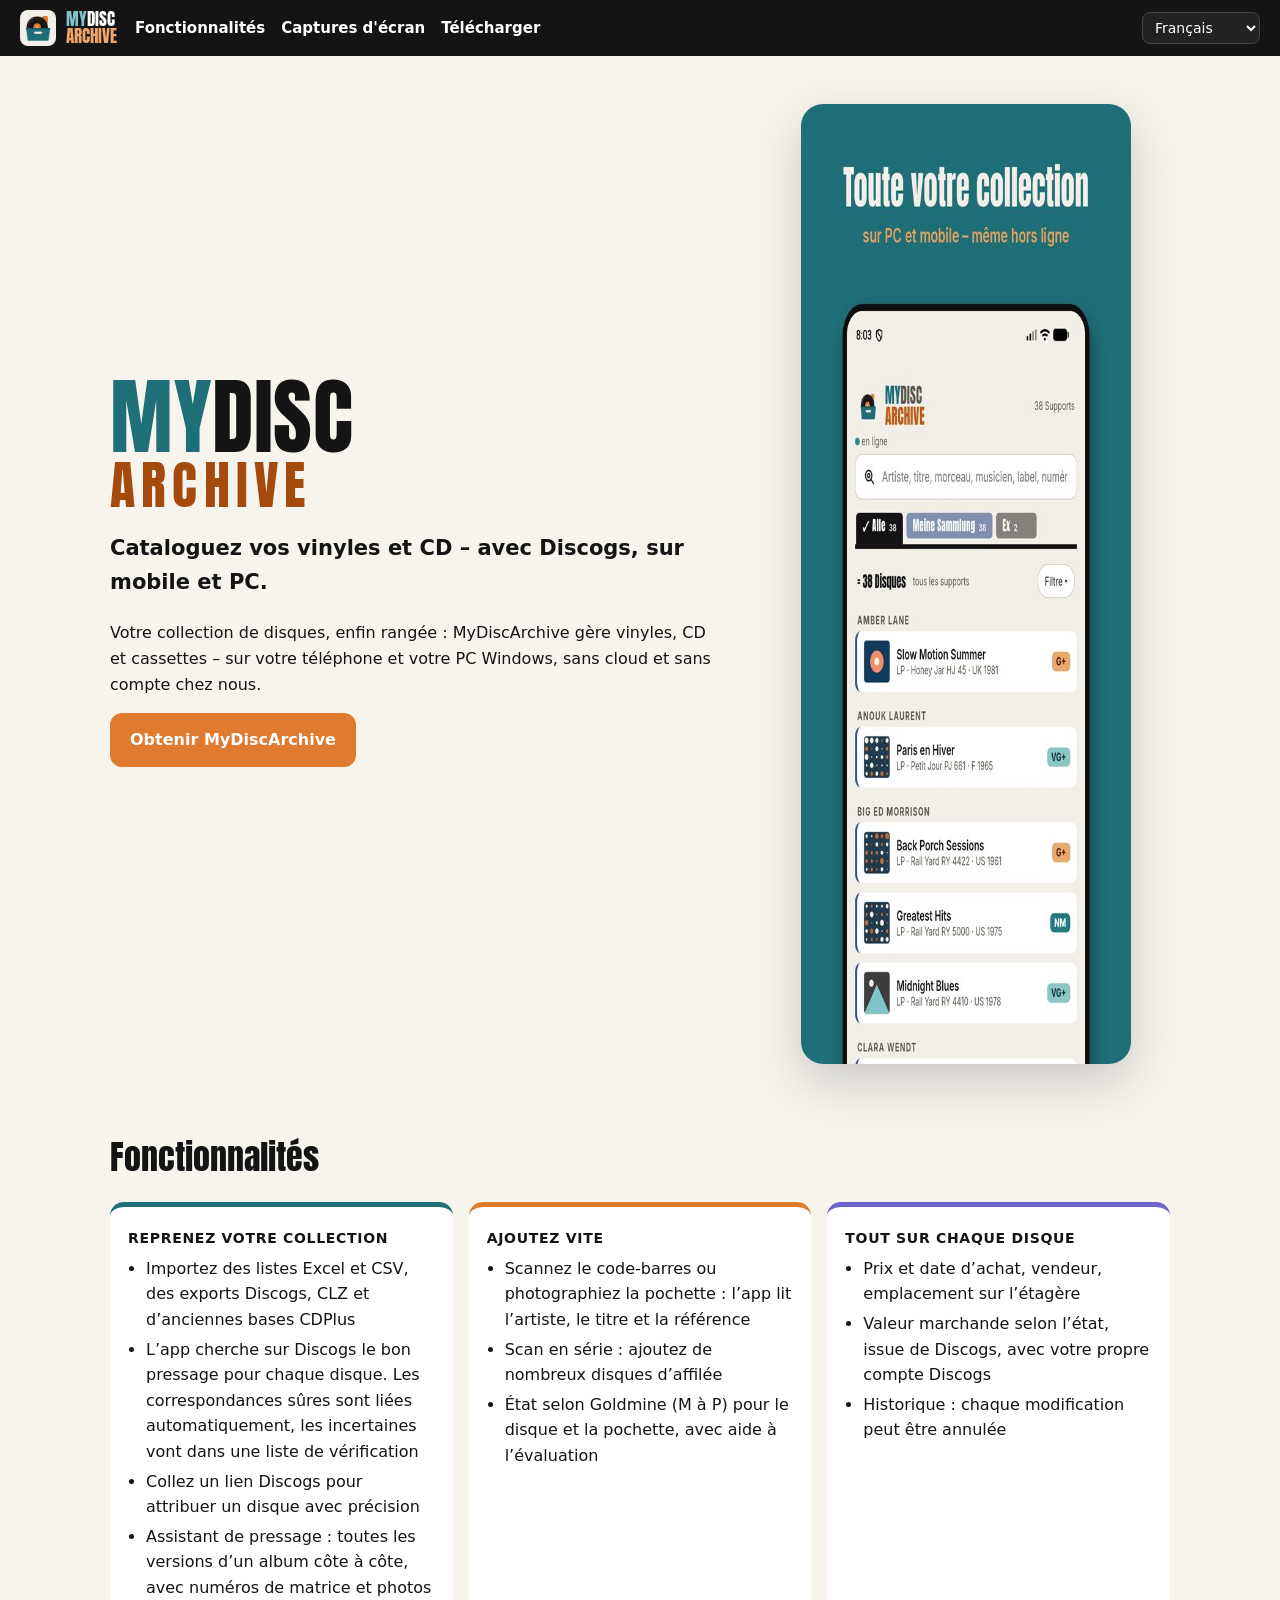
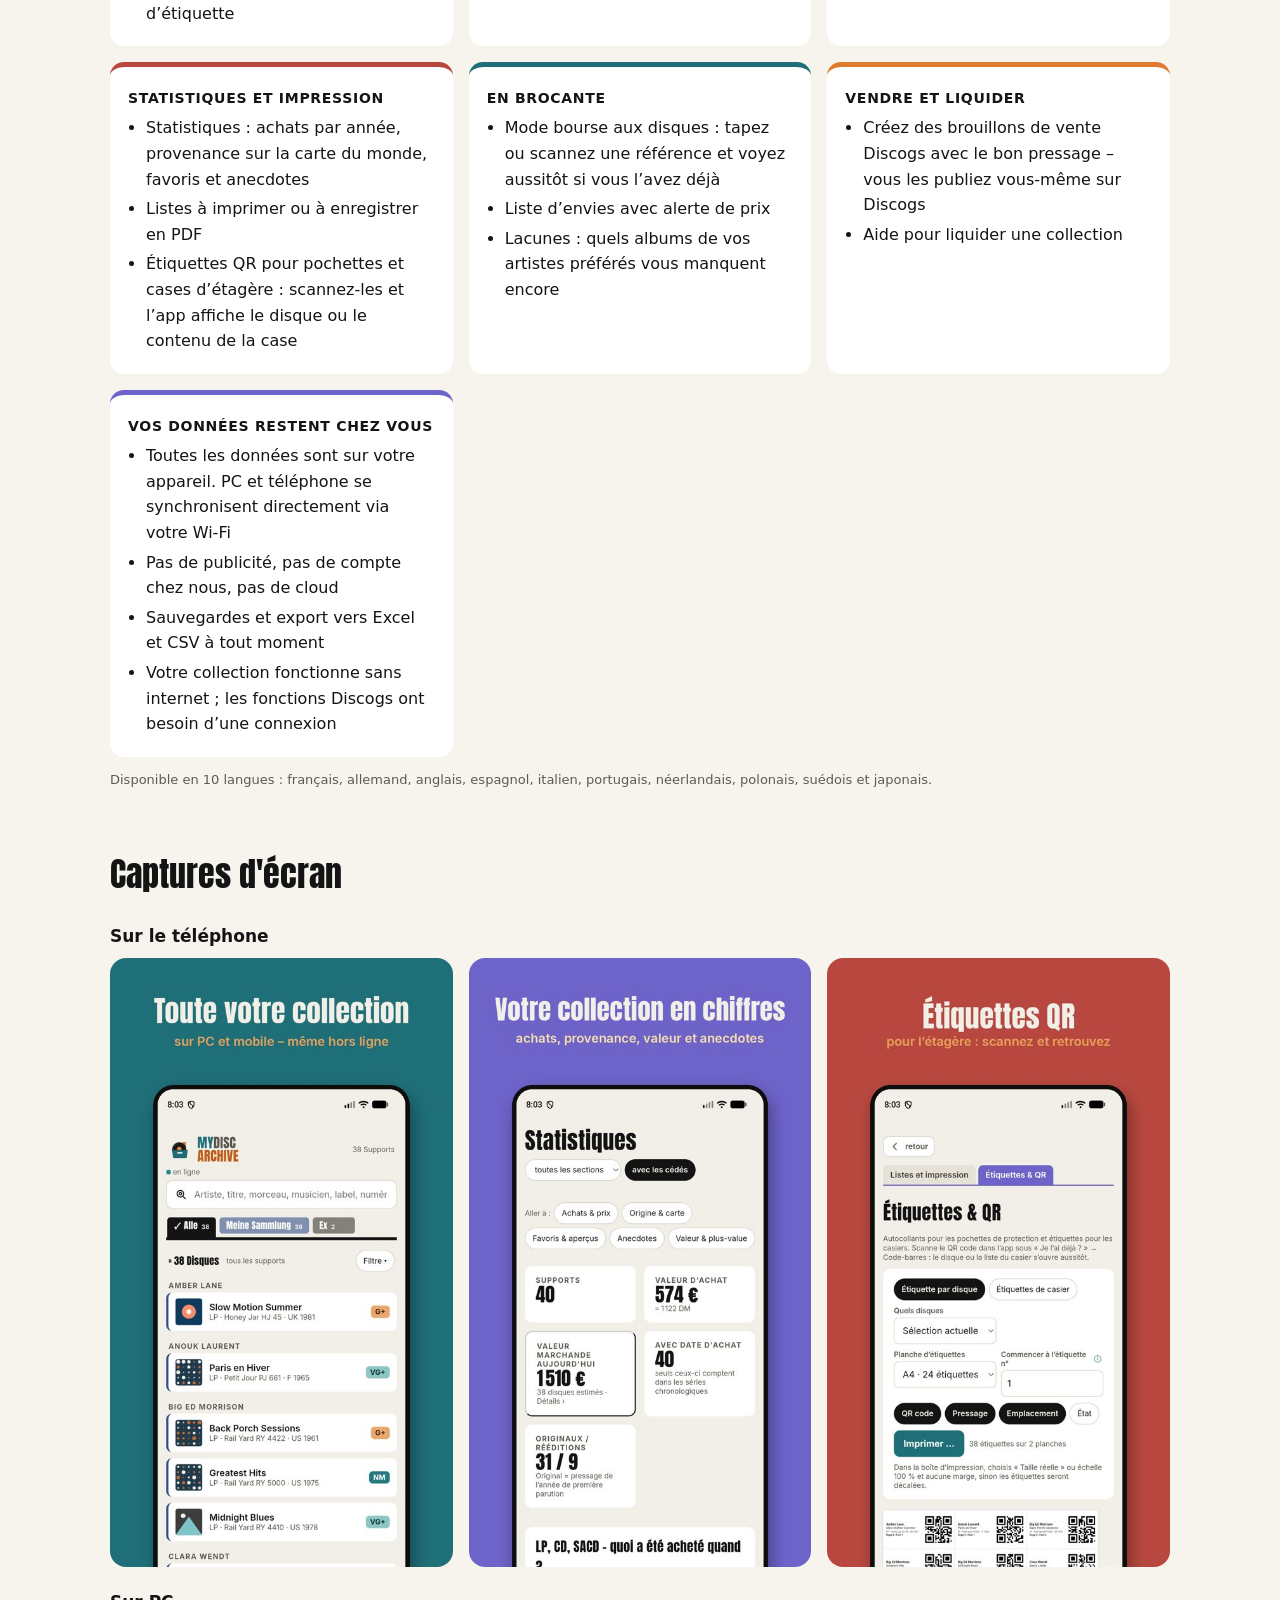
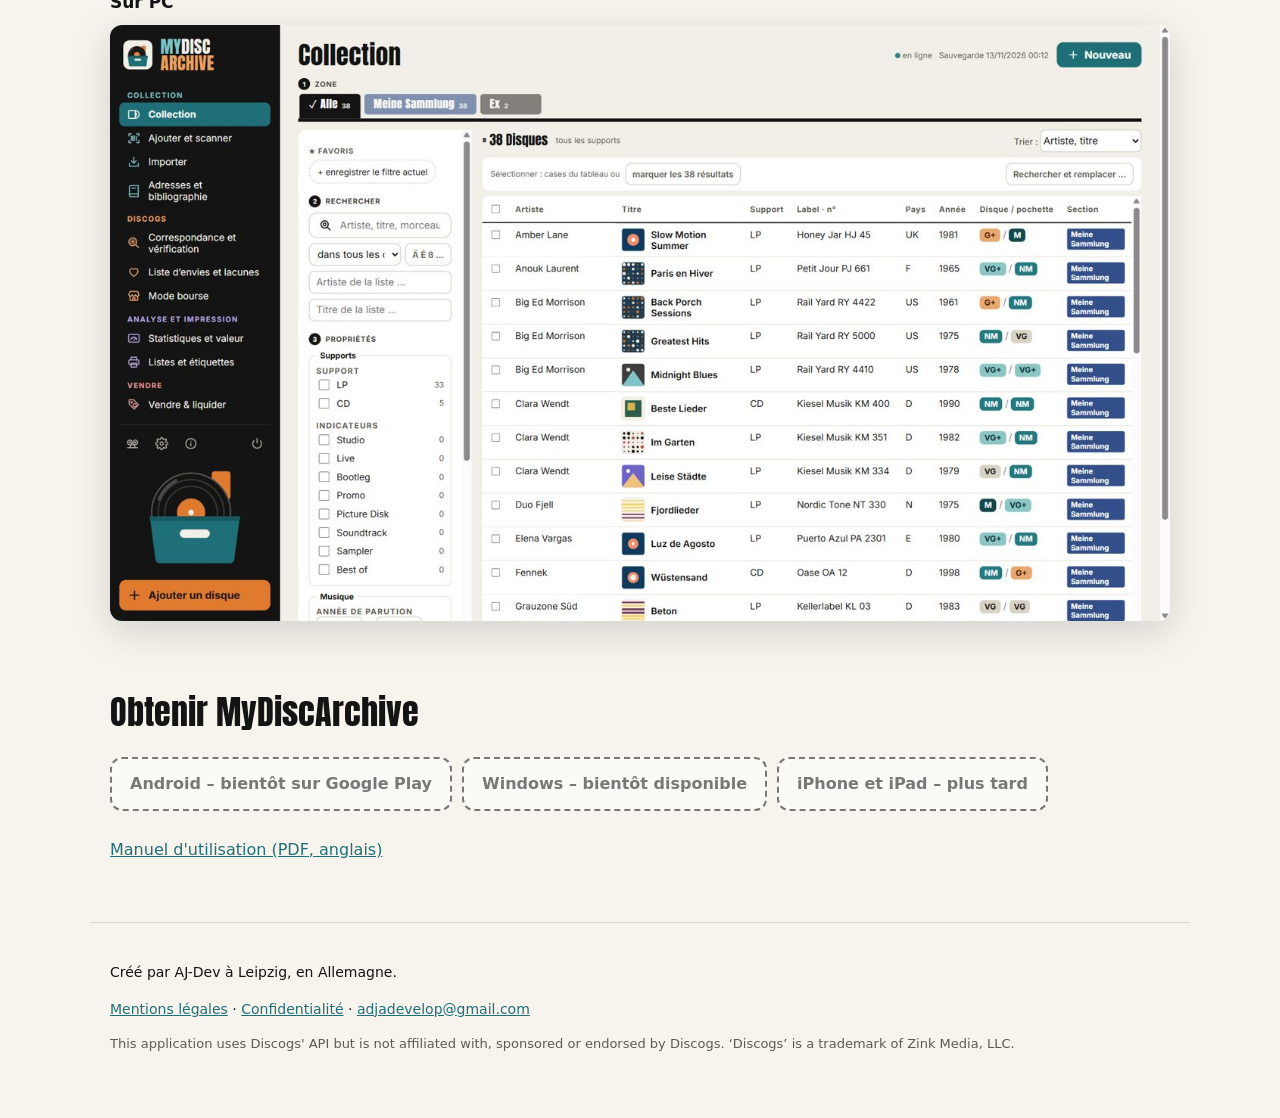
==== fr/index.html @ 4b1d066c "Website MyDiscArchive: 10 Sprachen, Impressum, Datenschutz, Handbuch Co-Authored-By: Claude Opus 5.5" ====
<!doctype html>
<html lang="fr"><head><meta charset="utf-8"><meta name="viewport" content="width=device-width,initial-scale=1">
<title>MyDiscArchive : vinyles et CD</title><meta name="description" content="Cataloguez vos vinyles et CD – avec Discogs, sur mobile et PC.">
<link rel="alternate" hreflang="de" href="https://adjadevelop.github.io/mydiscarchive/de/"><link rel="alternate" hreflang="en" href="https://adjadevelop.github.io/mydiscarchive/en/"><link rel="alternate" hreflang="es" href="https://adjadevelop.github.io/mydiscarchive/es/"><link rel="alternate" hreflang="fr" href="https://adjadevelop.github.io/mydiscarchive/fr/"><link rel="alternate" hreflang="it" href="https://adjadevelop.github.io/mydiscarchive/it/"><link rel="alternate" hreflang="pt" href="https://adjadevelop.github.io/mydiscarchive/pt/"><link rel="alternate" hreflang="nl" href="https://adjadevelop.github.io/mydiscarchive/nl/"><link rel="alternate" hreflang="pl" href="https://adjadevelop.github.io/mydiscarchive/pl/"><link rel="alternate" hreflang="sv" href="https://adjadevelop.github.io/mydiscarchive/sv/"><link rel="alternate" hreflang="ja" href="https://adjadevelop.github.io/mydiscarchive/ja/"><link rel="alternate" hreflang="x-default" href="https://adjadevelop.github.io/mydiscarchive/"><link rel="icon" href="../img/icon.png"><link rel="apple-touch-icon" href="../img/apple-touch-icon.png">
<meta property="og:title" content="MyDiscArchive : vinyles et CD"><meta property="og:description" content="Cataloguez vos vinyles et CD – avec Discogs, sur mobile et PC."><meta property="og:image" content="https://adjadevelop.github.io/mydiscarchive/img/og.jpg">
<link rel="stylesheet" href="../site.css"></head><body><header class="leiste"><a class="marke" href="../fr/"><img src="../img/icon.png" alt="" width="36" height="36"><span><b class="my">MY</b>DISC<br><span class="ar">ARCHIVE</span></span></a>
<nav><a href="../fr/#funktionen">Fonctionnalités</a><a href="../fr/#bilder">Captures d&#x27;écran</a><a href="../fr/#download">Télécharger</a></nav>
<label class="sprache"><span class="vh">Langue</span><select onchange="location.href=this.value" aria-label="Langue"><option value="../de/">Deutsch</option><option value="../en/">English</option><option value="../es/">Español</option><option value="../fr/" selected>Français</option><option value="../it/">Italiano</option><option value="../pt/">Português</option><option value="../nl/">Nederlands</option><option value="../pl/">Polski</option><option value="../sv/">Svenska</option><option value="../ja/">日本語</option></select></label></header>
<main>
<section class="held"><div><h1><span class="my">MY</span>DISC<span class="ar">ARCHIVE</span></h1>
<p class="kurz">Cataloguez vos vinyles et CD – avec Discogs, sur mobile et PC.</p><p>Votre collection de disques, enfin rangée : MyDiscArchive gère vinyles, CD et cassettes – sur votre téléphone et votre PC Windows, sans cloud et sans compte chez nous.</p><p><a class="knopf haupt" href="#download">Obtenir MyDiscArchive</a></p></div>
<img class="handy" src="../img/fr-phone-1.jpg" alt="" width="540" height="960"></section>
<section id="funktionen"><h2>Fonctionnalités</h2><div class="raster"><article><h3>REPRENEZ VOTRE COLLECTION</h3><ul><li>Importez des listes Excel et CSV, des exports Discogs, CLZ et d’anciennes bases CDPlus</li><li>L’app cherche sur Discogs le bon pressage pour chaque disque. Les correspondances sûres sont liées automatiquement, les incertaines vont dans une liste de vérification</li><li>Collez un lien Discogs pour attribuer un disque avec précision</li><li>Assistant de pressage : toutes les versions d’un album côte à côte, avec numéros de matrice et photos d’étiquette</li></ul></article><article><h3>AJOUTEZ VITE</h3><ul><li>Scannez le code-barres ou photographiez la pochette : l’app lit l’artiste, le titre et la référence</li><li>Scan en série : ajoutez de nombreux disques d’affilée</li><li>État selon Goldmine (M à P) pour le disque et la pochette, avec aide à l’évaluation</li></ul></article><article><h3>TOUT SUR CHAQUE DISQUE</h3><ul><li>Prix et date d’achat, vendeur, emplacement sur l’étagère</li><li>Valeur marchande selon l’état, issue de Discogs, avec votre propre compte Discogs</li><li>Historique : chaque modification peut être annulée</li></ul></article><article><h3>STATISTIQUES ET IMPRESSION</h3><ul><li>Statistiques : achats par année, provenance sur la carte du monde, favoris et anecdotes</li><li>Listes à imprimer ou à enregistrer en PDF</li><li>Étiquettes QR pour pochettes et cases d’étagère : scannez-les et l’app affiche le disque ou le contenu de la case</li></ul></article><article><h3>EN BROCANTE</h3><ul><li>Mode bourse aux disques : tapez ou scannez une référence et voyez aussitôt si vous l’avez déjà</li><li>Liste d’envies avec alerte de prix</li><li>Lacunes : quels albums de vos artistes préférés vous manquent encore</li></ul></article><article><h3>VENDRE ET LIQUIDER</h3><ul><li>Créez des brouillons de vente Discogs avec le bon pressage – vous les publiez vous-même sur Discogs</li><li>Aide pour liquider une collection</li></ul></article><article><h3>VOS DONNÉES RESTENT CHEZ VOUS</h3><ul><li>Toutes les données sont sur votre appareil. PC et téléphone se synchronisent directement via votre Wi-Fi</li><li>Pas de publicité, pas de compte chez nous, pas de cloud</li><li>Sauvegardes et export vers Excel et CSV à tout moment</li><li>Votre collection fonctionne sans internet ; les fonctions Discogs ont besoin d’une connexion</li></ul></article></div><p class="klein">Disponible en 10 langues : français, allemand, anglais, espagnol, italien, portugais, néerlandais, polonais, suédois et japonais.</p></section>
<section id="bilder"><h2>Captures d&#x27;écran</h2><h3>Sur le téléphone</h3><div class="handys"><img src="../img/fr-phone-1.jpg" alt="" loading="lazy" width="540" height="960"><img src="../img/fr-phone-3.jpg" alt="" loading="lazy" width="540" height="960"><img src="../img/fr-phone-5.jpg" alt="" loading="lazy" width="540" height="960"></div>
<h3>Sur PC</h3><img class="pc" src="../img/fr-pc-1.jpg" alt="" loading="lazy" width="1400" height="788"></section>
<section id="download"><h2>Obtenir MyDiscArchive</h2><div class="knoepfe"><span class="knopf aus">Android – bientôt sur Google Play</span><span class="knopf aus">Windows – bientôt disponible</span><span class="knopf aus">iPhone et iPad – plus tard</span></div>
<p><a href="../manual-en.pdf">Manuel d&#x27;utilisation (PDF, anglais)</a></p></section>
</main><footer><p>Créé par AJ-Dev à Leipzig, en Allemagne.</p><p><a href="../impressum.html#en">Mentions légales</a> · <a href="../datenschutz.html#en">Confidentialité</a> · <a href="mailto:adjadevelop@gmail.com">adjadevelop@gmail.com</a></p>
<p class="klein">This application uses Discogs' API but is not affiliated with, sponsored or endorsed by Discogs. ‘Discogs’ is a trademark of Zink Media, LLC.</p></footer></body></html>
---- site.css ----
@font-face{font-family:Anton;src:url(fonts/anton.woff2) format("woff2");font-display:swap}
*{box-sizing:border-box}
body{margin:0;font:16px/1.6 system-ui,-apple-system,"Segoe UI",Roboto,"Noto Sans JP",sans-serif;color:#141414;background:#F7F4EE}
a{color:#1F6F78}
.leiste{position:sticky;top:0;z-index:5;display:flex;align-items:center;gap:18px;padding:10px 20px;background:#141414;color:#fff;flex-wrap:wrap}
.leiste nav{display:flex;gap:16px;flex:1}.leiste nav a{color:#fff;text-decoration:none;font-weight:600;font-size:15px}
.marke{display:flex;gap:10px;align-items:center;color:#fff;text-decoration:none;font-family:Anton,Impact,sans-serif;line-height:1;font-size:17px}
.marke img{border-radius:8px}.marke .my{color:#7FC4C9;font-weight:400}.marke .ar{color:#F0A56A}
.sprache select{background:#222;color:#fff;border:1px solid #444;border-radius:8px;padding:6px 8px;font:inherit;font-size:14px}
.vh{position:absolute;left:-9999px}
main{max-width:1100px;margin:0 auto;padding:0 20px}
h1{font-family:Anton,Impact,sans-serif;font-weight:400;font-size:clamp(44px,8vw,84px);line-height:1;margin:0 0 14px;letter-spacing:.01em}
h1 .my{color:#1F6F78}h1 .ar{display:block;color:#A44A0D;font-size:.62em;letter-spacing:.12em}
h2{font-family:Anton,Impact,sans-serif;font-weight:400;font-size:34px;margin:56px 0 18px}
h3{font-size:17px;margin:22px 0 8px}
.held{display:grid;grid-template-columns:1.2fr .8fr;gap:40px;align-items:center;padding:48px 0 10px}
.held .kurz{font-size:21px;font-weight:600}
.handy{width:100%;max-width:330px;justify-self:center;border-radius:22px;box-shadow:0 18px 50px rgba(0,0,0,.18)}
.knopf{display:inline-block;padding:12px 18px;border-radius:12px;background:#fff;border:2px solid #141414;color:#141414;font-weight:700;text-decoration:none;margin:0 10px 10px 0}
.knopf.haupt{background:#E07A2E;border-color:#E07A2E;color:#fff}
.knopf.aus{opacity:.55;border-style:dashed}
.raster{display:grid;grid-template-columns:repeat(auto-fill,minmax(300px,1fr));gap:16px}
article{background:#fff;border-radius:14px;padding:16px 18px;border-top:5px solid #1F6F78}
article:nth-child(4n+2){border-top-color:#E07A2E}article:nth-child(4n+3){border-top-color:#6E63C9}article:nth-child(4n+4){border-top-color:#B8483F}
article h3{margin:4px 0 6px;font-size:14px;letter-spacing:.05em}article ul{margin:0;padding-left:18px}article li{margin:4px 0}
.handys{display:grid;grid-template-columns:repeat(3,1fr);gap:16px}.handys img{width:100%;height:auto;border-radius:16px}
.pc{width:100%;height:auto;border-radius:12px;box-shadow:0 10px 40px rgba(0,0,0,.15)}
.klein{font-size:13px;color:#5d5a52}
footer{max-width:1100px;margin:60px auto 0;padding:24px 20px 50px;border-top:1px solid #ddd6c8;font-size:14px}
.wahl{text-align:center;padding:60px 20px}.sprachen{list-style:none;padding:0;display:flex;flex-wrap:wrap;gap:10px;justify-content:center}
.sprachen a{display:block;padding:10px 16px;background:#fff;border-radius:10px;text-decoration:none;font-weight:600}
.recht{max-width:820px}.recht h1{font-size:40px;margin-top:30px}.recht h2{font-size:22px;margin:24px 0 6px}
.recht section+section{margin-top:60px;border-top:2px solid #ddd6c8;padding-top:20px}
@media(max-width:760px){.held{grid-template-columns:1fr}.handys{grid-template-columns:1fr 1fr}.leiste nav{order:3;flex-basis:100%}}
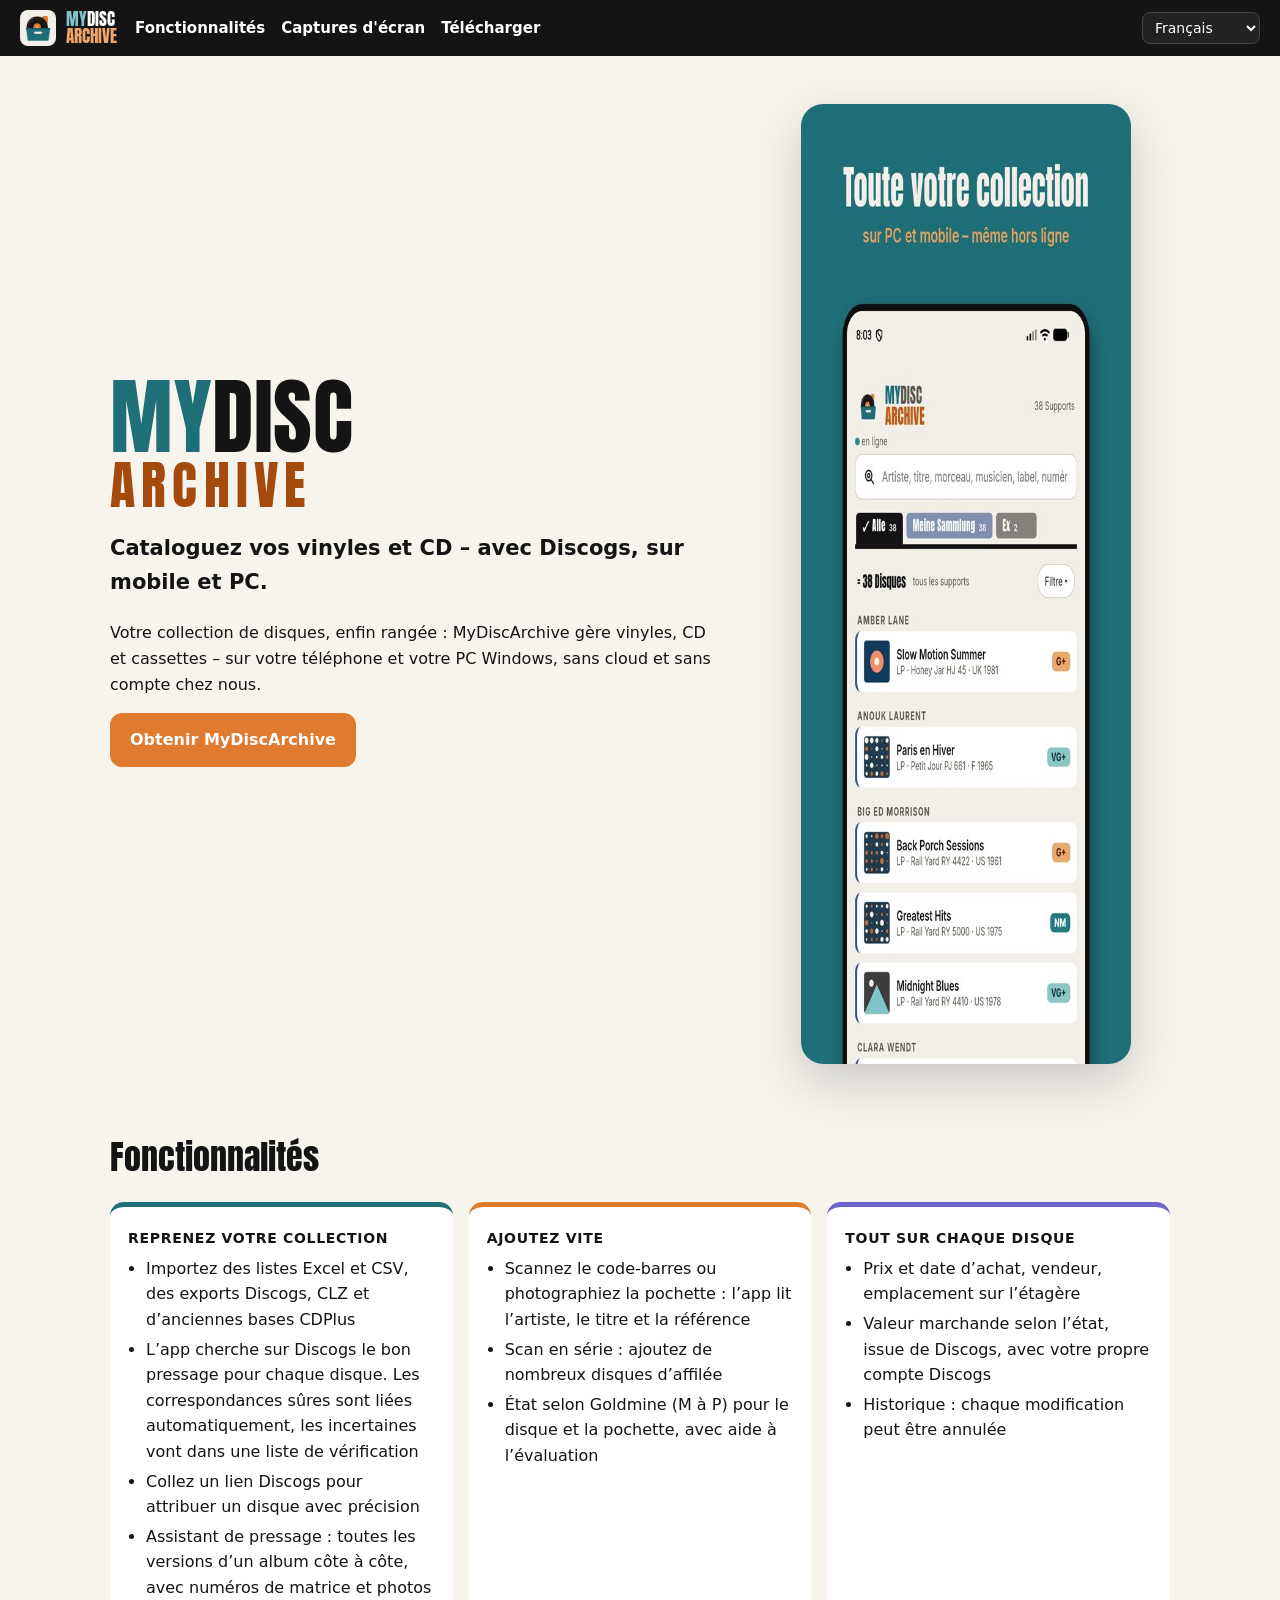
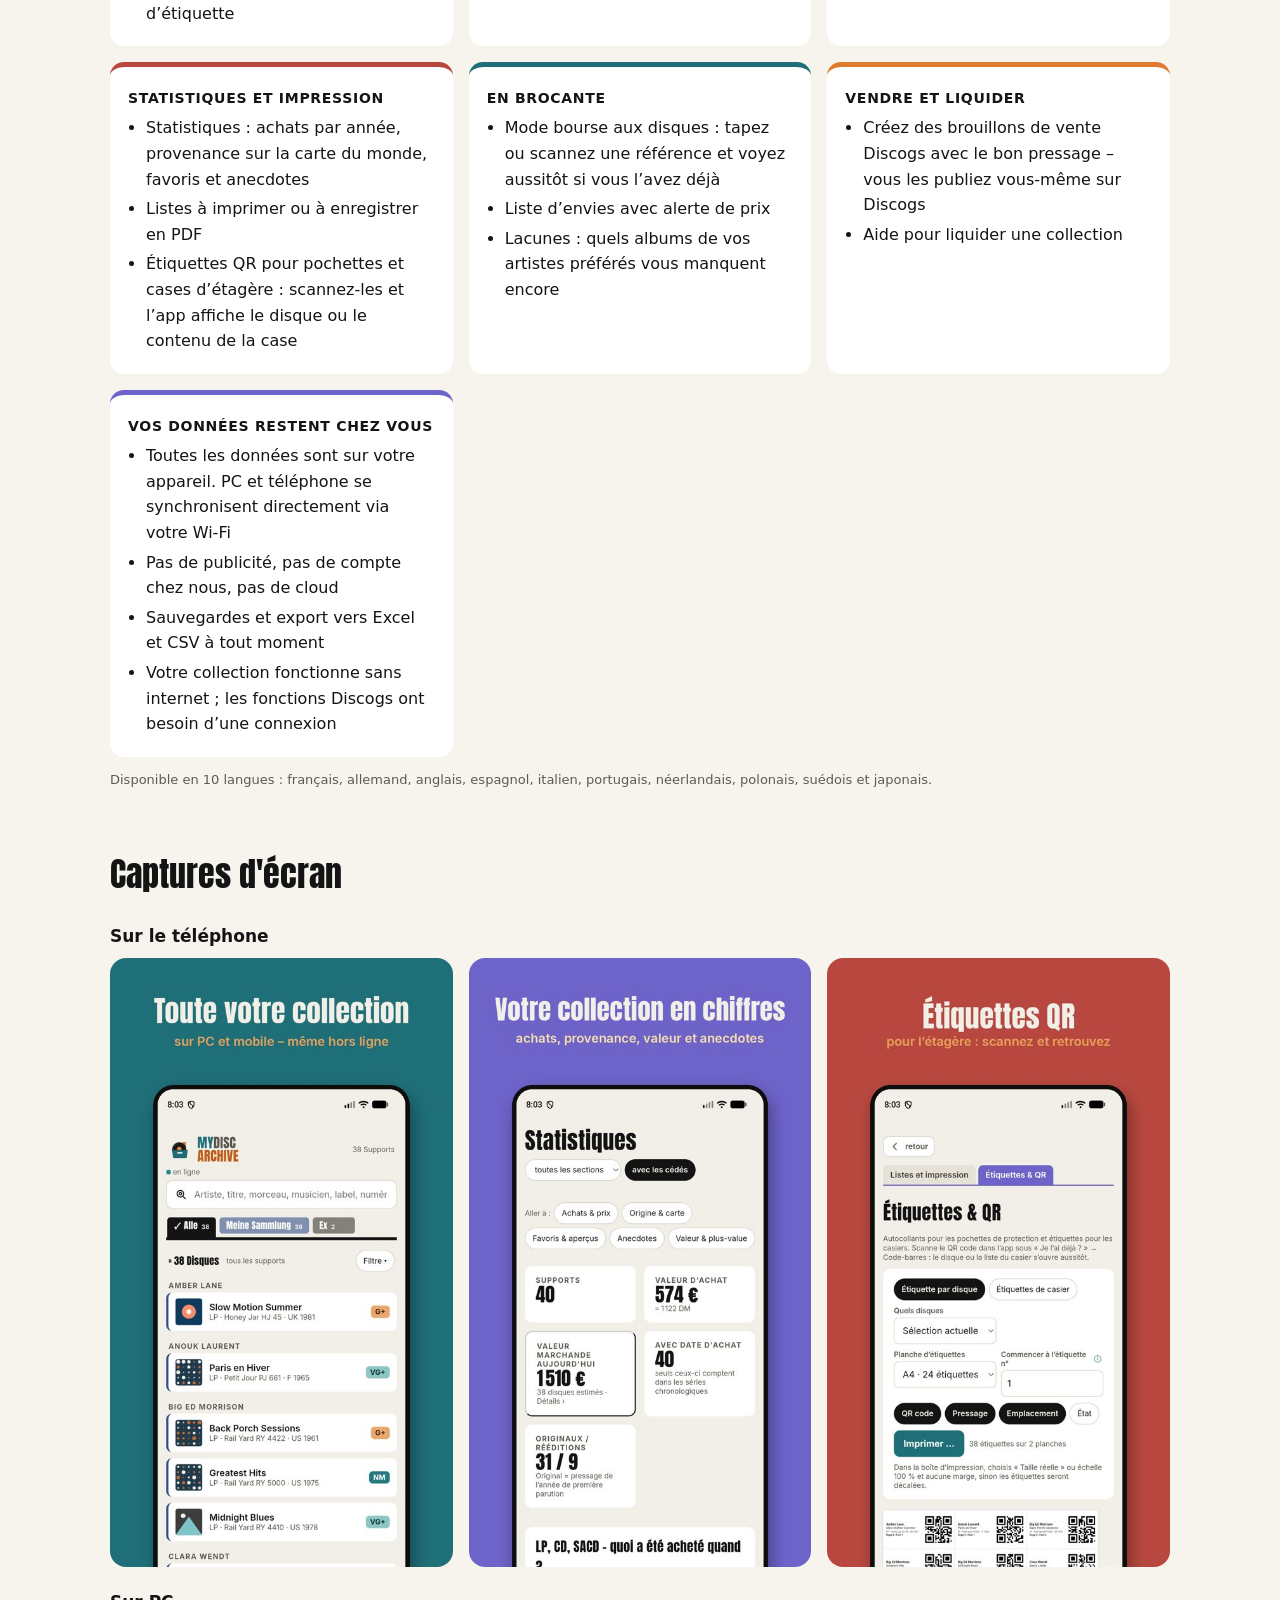
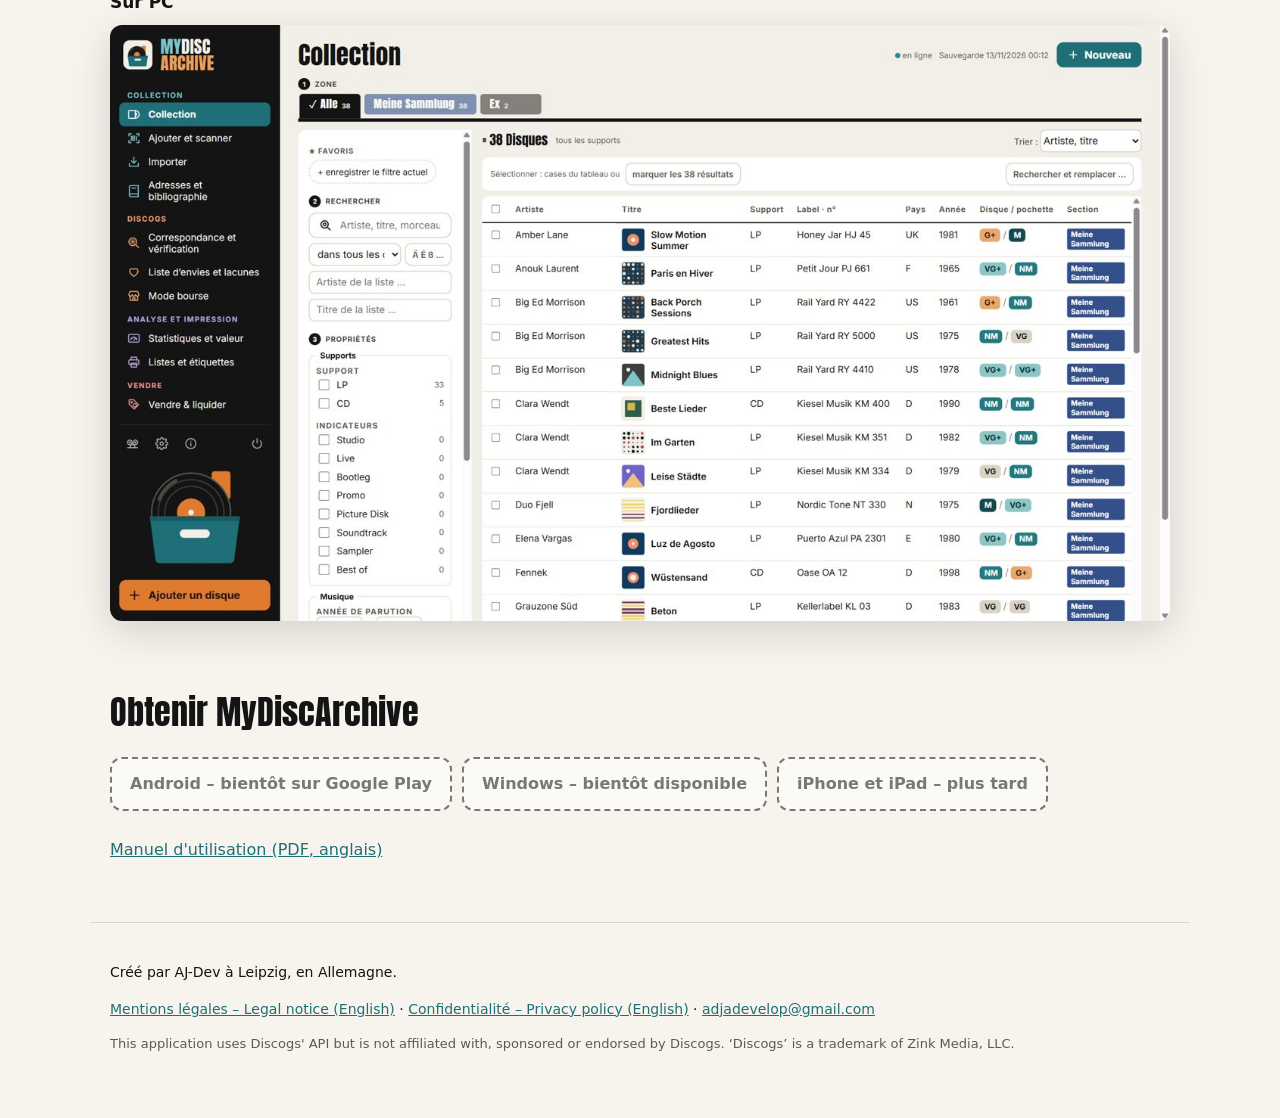
==== commit 8b08c48b: "Datenschutz nach Rechtsprüfung: DPF-Hinweise, keine Käufe, Sprach-Weiterleitung Co-Authored-By: Clau" ====
--- a/fr/index.html
+++ b/fr/index.html
@@ -15,5 +15,5 @@
 <h3>Sur PC</h3><img class="pc" src="../img/fr-pc-1.jpg" alt="" loading="lazy" width="1400" height="788"></section>
 <section id="download"><h2>Obtenir MyDiscArchive</h2><div class="knoepfe"><span class="knopf aus">Android – bientôt sur Google Play</span><span class="knopf aus">Windows – bientôt disponible</span><span class="knopf aus">iPhone et iPad – plus tard</span></div>
 <p><a href="../manual-en.pdf">Manuel d&#x27;utilisation (PDF, anglais)</a></p></section>
-</main><footer><p>Créé par AJ-Dev à Leipzig, en Allemagne.</p><p><a href="../impressum.html#en">Mentions légales</a> · <a href="../datenschutz.html#en">Confidentialité</a> · <a href="mailto:adjadevelop@gmail.com">adjadevelop@gmail.com</a></p>
+</main><footer><p>Créé par AJ-Dev à Leipzig, en Allemagne.</p><p><a href="../impressum.html#en">Mentions légales – Legal notice (English)</a> · <a href="../datenschutz.html#en">Confidentialité – Privacy policy (English)</a> · <a href="mailto:adjadevelop@gmail.com">adjadevelop@gmail.com</a></p>
 <p class="klein">This application uses Discogs' API but is not affiliated with, sponsored or endorsed by Discogs. ‘Discogs’ is a trademark of Zink Media, LLC.</p></footer></body></html>
